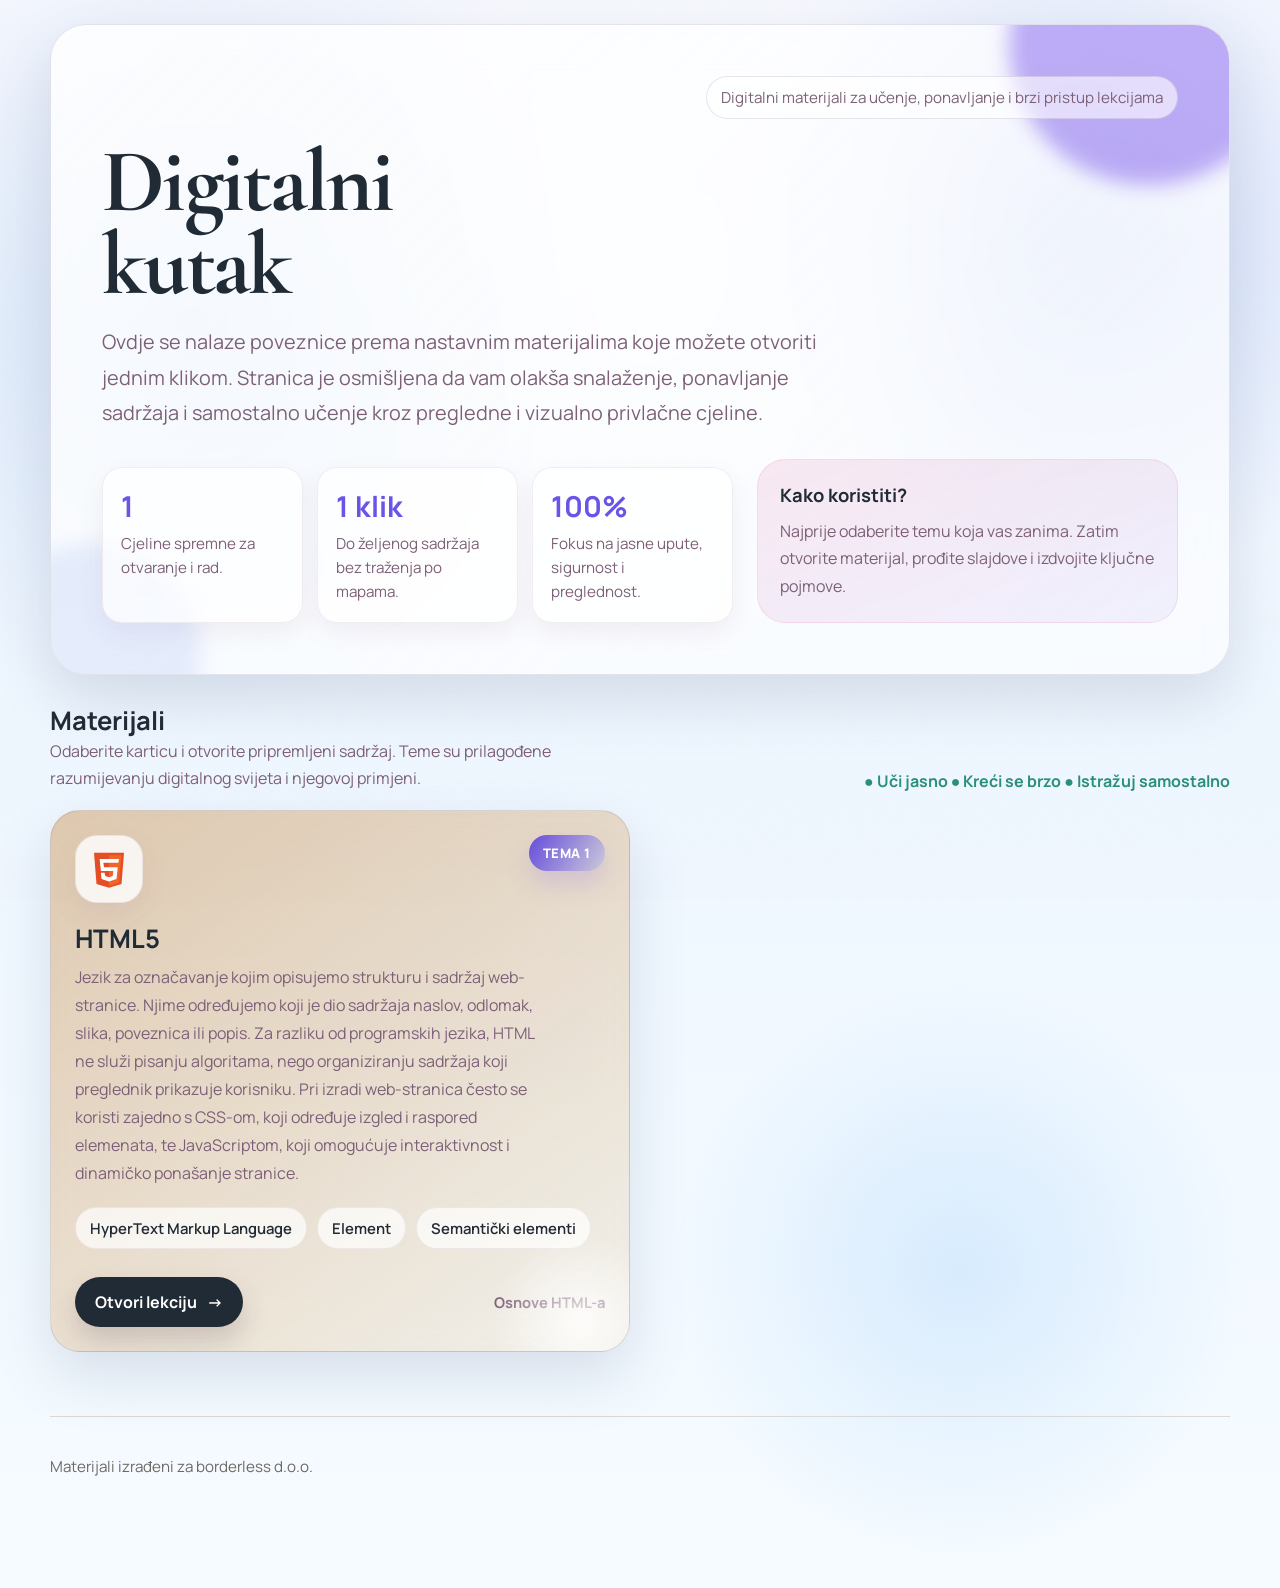
==== index.html @ 57b5f4f6 "Add files via upload" ====
<!DOCTYPE html>
<html lang="hr">

<head>
  <meta charset="UTF-8" />
  <meta name="viewport" content="width=device-width, initial-scale=1.0" />
  <title>Digitalni kutak</title>
  <link rel="preconnect" href="https://fonts.googleapis.com">
  <link rel="preconnect" href="https://fonts.gstatic.com" crossorigin>
  <link
    href="https://fonts.googleapis.com/css2?family=Cormorant+Garamond:wght@500;600;700&family=Manrope:wght@400;500;600;700;800&display=swap"
    rel="stylesheet">

  <link rel="stylesheet" href="extra.css">
  <style>
    :root {
      --bg: #f8f8ff;
      --surface: rgba(255, 255, 255, 0.72);
      --surface-strong: rgba(255, 255, 255, 0.9);
      --text: #202b36;
      --muted: #7d6078;
      --line: rgba(57, 43, 89, 0.12);
      --primary: #482de1d0;
      --primary-2: #9eaef55b;
      --accent: #ffbf69;
      --success: #2a8f7b;
      --shadow: 0 24px 60px rgba(66, 80, 117, 0.16);
      --radius-xl: 30px;
      --radius-lg: 22px;
      --radius-md: 16px;
      --space: clamp(16px, 2vw, 24px);
    }

    * {
      box-sizing: border-box;
    }

    html {
      scroll-behavior: smooth;
    }

    body {
      margin: 0;
      min-height: 100vh;
      font-family: 'Manrope', sans-serif;
      color: var(--text);
      background:
        radial-gradient(circle at 15% 20%, rgba(79, 141, 217, 0.18), transparent 24%),
        radial-gradient(circle at 85% 15%, rgba(75, 120, 232, 0.2), transparent 20%),
        radial-gradient(circle at 75% 80%, rgba(90, 170, 245, 0.18), transparent 18%),
        linear-gradient(180deg, #f7f9ff 0%, #eff7ff 45%, #f5fbff 100%);
      overflow-x: hidden;
    }

    .grain,
    .glow {
      position: fixed;
      inset: 0;
      pointer-events: none;
      z-index: 0;
    }

    .grain {
      opacity: 0.08;
      background-image: url("data:image/svg+xml,%3Csvg xmlns='http://www.w3.org/2000/svg' width='180' height='180' viewBox='0 0 180 180'%3E%3Cfilter id='n'%3E%3CfeTurbulence type='fractalNoise' baseFrequency='0.8' numOctaves='2' stitchTiles='stitch'/%3E%3C/filter%3E%3Crect width='180' height='180' filter='url(%23n)' opacity='0.45'/%3E%3C/svg%3E");
    }

    .glow {
      background: radial-gradient(circle at 50% 30%, rgba(255, 255, 255, 0.45), transparent 45%);
    }

    .page {
      position: relative;
      z-index: 1;
      width: min(1180px, calc(100% - 32px));
      margin: 0 auto;
      padding: 24px 0 48px;
    }

    .hero {
      position: relative;
      overflow: hidden;
      padding: clamp(28px, 4vw, 52px);
      border: 1px solid var(--line);
      border-radius: 36px;
      background: linear-gradient(135deg, rgba(255, 255, 255, 0.82), rgba(255, 255, 255, 0.58));
      backdrop-filter: blur(18px);
      box-shadow: var(--shadow);
      isolation: isolate;
    }

    .hero::before,
    .hero::after {
      content: "";
      position: absolute;
      border-radius: 50%;
      filter: blur(10px);
      z-index: -1;
    }

    .hero::before {
      width: 280px;
      height: 280px;
      top: -120px;
      right: -60px;
      background: rgba(64, 10, 226, 0.326);
    }

    .hero::after {
      width: 220px;
      height: 220px;
      left: -70px;
      bottom: -90px;
      background: rgba(107, 147, 232, 0.15);
    }

    .hero-top {
      display: flex;
      justify-content: space-between;
      gap: 16px;
      align-items: center;
      flex-wrap: wrap;
      margin-bottom: 22px;
    }

    .badge {
      display: inline-flex;
      align-items: center;
      gap: 10px;
      padding: 10px 16px;
      border-radius: 999px;
      background: rgba(255, 255, 255, 0.84);
      border: 1px solid rgba(217, 79, 145, 0.16);
      color: var(--primary);
      font-weight: 800;
      letter-spacing: 0.04em;
      text-transform: uppercase;
      font-size: 0.82rem;
    }

    .theme-note {
      display: inline-flex;
      align-items: center;
      gap: 10px;
      color: var(--muted);
      font-size: 0.95rem;
      padding: 10px 14px;
      border-radius: 999px;
      background: rgba(255, 255, 255, 0.6);
      border: 1px solid var(--line);
    }

    h1 {
      margin: 0;
      max-width: 11ch;
      font-family: 'Cormorant Garamond', serif;
      font-size: clamp(3rem, 7vw, 5.8rem);
      line-height: 0.92;
      letter-spacing: -0.03em;
    }

    .lead {
      margin: 18px 0 0;
      max-width: 62ch;
      color: var(--muted);
      font-size: clamp(1.05rem, 1.8vw, 1.24rem);
      line-height: 1.8;
    }

    .hero-grid {
      display: grid;
      grid-template-columns: 1.2fr 0.8fr;
      gap: 24px;
      align-items: end;
      margin-top: 28px;
    }

    .stats {
      display: grid;
      grid-template-columns: repeat(3, minmax(0, 1fr));
      gap: 14px;
    }

    .stat {
      padding: 18px;
      border-radius: 20px;
      background: rgba(255, 255, 255, 0.72);
      border: 1px solid rgba(89, 43, 82, 0.08);
      box-shadow: 0 10px 24px rgba(117, 66, 113, 0.08);
    }

    .stat strong {
      display: block;
      font-size: 1.8rem;
      margin-bottom: 6px;
      color: var(--primary);
    }

    .stat span {
      color: var(--muted);
      font-size: 0.95rem;
      line-height: 1.5;
    }

    .mini-card {
      align-self: stretch;
      padding: 22px;
      border-radius: 28px;
      background: linear-gradient(160deg, rgba(217, 79, 145, 0.12), rgba(143, 107, 232, 0.08));
      border: 1px solid rgba(217, 79, 145, 0.12);
    }

    .mini-card h2 {
      margin: 0 0 10px;
      font-size: 1.15rem;
    }

    .mini-card p {
      margin: 0;
      color: var(--muted);
      line-height: 1.7;
    }

    .section {
      margin-top: 28px;
    }

    .section-head {
      display: flex;
      align-items: end;
      justify-content: space-between;
      gap: 16px;
      margin-bottom: 18px;
      flex-wrap: wrap;
    }

    .section-head h2 {
      margin: 0;
      font-size: clamp(1.5rem, 2vw, 2rem);
    }

    .section-head p {
      margin: 0;
      color: var(--muted);
      max-width: 58ch;
      line-height: 1.7;
    }

    .cards {
      display: grid;
      grid-template-columns: repeat(2, minmax(0, 1fr));
      gap: 20px;
    }

    .card {
      position: relative;
      overflow: hidden;
      display: flex;
      flex-direction: column;
      min-height: 320px;
      padding: 24px;
      border-radius: var(--radius-xl);
      border: 1px solid var(--line);
      background: var(--surface-strong);
      backdrop-filter: blur(16px);
      box-shadow: var(--shadow);
      text-decoration: none;
      color: inherit;
      transition: transform 180ms ease, box-shadow 180ms ease, border-color 180ms ease;
    }

    .card:hover,
    .card:focus-visible {
      transform: translateY(-5px);
      box-shadow: 0 28px 60px rgba(117, 66, 113, 0.2);
      border-color: rgba(217, 79, 145, 0.28);
    }

    .card::before {
      content: "";
      position: absolute;
      inset: auto -40px -60px auto;
      width: 180px;
      height: 180px;
      border-radius: 50%;
      background: radial-gradient(circle, rgba(255, 255, 255, 0.9), transparent 68%);
      opacity: 0.9;
    }

    .card--blue {
      background: linear-gradient(145deg, rgba(255, 255, 255, 0.92), rgba(228, 245, 255, 0.92));
    }

    .card--pink {
      background: linear-gradient(145deg, rgba(255, 255, 255, 0.92), rgba(255, 233, 245, 0.95));
    }

    .card--blue-dark {
      background: linear-gradient(145deg, rgba(255, 255, 255, 0.92), rgba(0, 158, 249, 0.35));

      &::before {
        opacity: 0.5;
      }
    }

    .card--red-dark {
      background: linear-gradient(145deg, rgba(191, 33, 27, 0.35), rgba(226, 65, 51, 0.15));
    }

    .card--orange {
      background: linear-gradient(145deg, rgba(191, 114, 27, 0.35), rgba(226, 159, 51, 0.1));
    }

    .card--yellow {
      background: linear-gradient(145deg, rgba(255, 255, 255, 0.92), rgba(243, 181, 60, .25));
    }

    .card--green {
      background: linear-gradient(145deg, rgba(255, 255, 255, 0.92), rgba(62, 139, 135, 0.25));
    }

    .card-top {
      display: flex;
      justify-content: space-between;
      align-items: flex-start;
      gap: 16px;
    }

    .icon-wrap {
      width: 68px;
      height: 68px;
      border-radius: 22px;
      display: grid;
      place-items: center;
      background: rgba(255, 255, 255, 0.78);
      border: 1px solid rgba(89, 43, 82, 0.08);
      box-shadow: 0 12px 28px rgba(117, 66, 113, 0.08);
      flex-shrink: 0;
    }

    .tag {
      padding: 9px 14px;
      border-radius: 999px;
      font-size: 0.82rem;
      font-weight: 800;
      letter-spacing: 0.04em;
      text-transform: uppercase;
      color: white;
      background: linear-gradient(120deg, var(--primary), var(--primary-2));
      box-shadow: 0 12px 24px rgba(143, 107, 232, 0.22);
    }

    .card h3 {
      margin: 22px 0 10px;
      font-size: clamp(1.55rem, 2vw, 2rem);
      line-height: 1.08;
    }

    .card p {
      margin: 0;
      color: var(--muted);
      line-height: 1.75;
      max-width: 46ch;
    }

    .highlights {
      display: flex;
      flex-wrap: wrap;
      gap: 10px;
      margin-top: 20px;
    }

    .chip {
      padding: 10px 14px;
      border-radius: 999px;
      background: rgba(255, 255, 255, 0.7);
      border: 1px solid rgba(89, 43, 82, 0.08);
      color: var(--text);
      font-weight: 600;
      font-size: 0.93rem;
    }

    .cta-row {
      display: flex;
      align-items: center;
      justify-content: space-between;
      gap: 16px;
      margin-top: auto;
      padding-top: 28px;
    }

    .cta {
      display: inline-flex;
      align-items: center;
      gap: 10px;
      padding: 14px 20px;
      border-radius: 999px;
      background: var(--text);
      color: #fff;
      font-weight: 700;
      text-decoration: none;
      box-shadow: 0 14px 28px rgba(54, 32, 51, 0.18);
    }

    .meta {
      color: var(--muted);
      font-size: 0.92rem;
      font-weight: 700;
    }

    .notes {
      display: grid;
      grid-template-columns: 1fr 1fr;
      gap: 20px;
      margin-top: 20px;
    }

    .note {
      padding: 22px;
      border-radius: 24px;
      background: rgba(255, 255, 255, 0.76);
      border: 1px solid var(--line);
    }

    .note h3 {
      margin: 0 0 10px;
      font-size: 1.08rem;
    }

    .note p,
    .note li {
      color: var(--muted);
      line-height: 1.7;
    }

    .note ul {
      margin: 0;
      padding-left: 18px;
    }

    footer {
      margin-top: 24px;
      padding: 18px 4px 4px;
      color: var(--muted);
      text-align: center;
      font-size: 0.95rem;
    }

    .sparkles {
      display: inline-flex;
      align-items: center;
      gap: 8px;
      font-weight: 700;
      color: var(--success);
    }

    .skip-link {
      position: absolute;
      left: 12px;
      top: -48px;
      background: #fff;
      color: var(--text);
      padding: 10px 14px;
      border-radius: 12px;
      z-index: 10;
    }

    .skip-link:focus {
      top: 12px;
    }

    @media (max-width: 900px) {

      .hero-grid,
      .cards,
      .notes {
        grid-template-columns: 1fr;
      }

      .stats {
        grid-template-columns: 1fr;
      }

      h1 {
        max-width: 100%;
      }
    }

    @media (max-width: 640px) {
      .page {
        width: min(100% - 18px, 1180px);
        padding-top: 12px;
      }

      .hero,
      .card,
      .note {
        border-radius: 24px;
      }

      .hero-top,
      .section-head,
      .cta-row,
      .card-top {
        align-items: flex-start;
      }

      .cta-row {
        flex-direction: column;
        align-items: stretch;
      }

      .cta {
        justify-content: center;
      }
    }

    @media (prefers-reduced-motion: reduce) {
      html {
        scroll-behavior: auto;
      }

      *,
      *::before,
      *::after {
        animation: none !important;
        transition: none !important;
      }
    }
  </style>
</head>

<body>
  <a class="skip-link" href="#sadrzaj">Preskoči na sadržaj</a>
  <div class="grain"></div>
  <div class="glow"></div>

  <main class="page" id="sadrzaj">
    <section class="hero" aria-labelledby="naslov-stranice">
      <div class="hero-top">
        <div>

        </div>
        <div class="theme-note">Digitalni materijali za učenje, ponavljanje i brzi pristup lekcijama</div>
      </div>

      <h1 id="naslov-stranice">Digitalni kutak</h1>
      <p class="lead">
        Ovdje se nalaze poveznice prema nastavnim materijalima koje možete otvoriti jednim klikom.
        Stranica je osmišljena da vam olakša snalaženje, ponavljanje sadržaja i samostalno učenje kroz pregledne i
        vizualno privlačne cjeline.
      </p>

      <div class="hero-grid">
        <div class="stats" aria-label="Brzi pregled materijala">
          <div class="stat">
            <strong>1</strong>
            <span>Cjeline spremne za otvaranje i rad.</span>
          </div>
          <div class="stat">
            <strong>1 klik</strong>
            <span>Do željenog sadržaja bez traženja po mapama.</span>
          </div>
          <div class="stat">
            <strong>100%</strong>
            <span>Fokus na jasne upute, sigurnost i preglednost.</span>
          </div>
        </div>

        <aside class="mini-card" aria-label="Napomena za učenike">
          <h2>Kako koristiti?</h2>
          <p>
            Najprije odaberite temu koja vas zanima. Zatim otvorite materijal, prođite slajdove i izdvojite ključne
            pojmove.
          </p>
        </aside>
      </div>
    </section>

    <section class="section" aria-labelledby="materijali">
      <div class="section-head">
        <div>
          <h2 id="materijali">Materijali</h2>
          <p>Odaberite karticu i otvorite pripremljeni sadržaj. Teme su prilagođene razumijevanju digitalnog svijeta i
            njegovoj primjeni.</p>
        </div>
        <div class="sparkles">● Uči jasno ● Kreći se brzo ● Istražuj samostalno</div>
      </div>

      <div class="cards">
        <a class="card card--orange" href="./html5.html" target="_blank" rel="noopener noreferrer"
          aria-label="Otvori materijal Sklopovlje računala">
          <div class="card-top">
            <div class="icon-wrap" aria-hidden="true">
              <svg viewBox="0 0 32 32" width="40" fill="none" xmlns="http://www.w3.org/2000/svg">
                <g id="SVGRepo_bgCarrier" stroke-width="0"></g>
                <g id="SVGRepo_tracerCarrier" stroke-linecap="round" stroke-linejoin="round"></g>
                <g id="SVGRepo_iconCarrier">
                  <path d="M6 28L4 3H28L26 28L16 31L6 28Z" fill="#E44D26"></path>
                  <path d="M26 5H16V29.5L24 27L26 5Z" fill="#F16529"></path>
                  <path
                    d="M9.5 17.5L8.5 8H24L23.5 11H11.5L12 14.5H23L22 24L16 26L10 24L9.5 19H12.5L13 21.5L16 22.5L19 21.5L19.5 17.5H9.5Z"
                    fill="white"></path>
                </g>
              </svg>
            </div>
            <span class="tag">Tema 1</span>
          </div>

          <h3>HTML5</h3>
          <p>
            Jezik za označavanje kojim opisujemo strukturu i sadržaj web-stranice.
            Njime određujemo koji je dio sadržaja naslov, odlomak, slika, poveznica ili popis. Za razliku od programskih
            jezika, HTML ne služi pisanju algoritama, nego organiziranju sadržaja koji preglednik prikazuje korisniku.
            Pri izradi web-stranica često se koristi zajedno s CSS-om, koji određuje izgled i raspored elemenata, te
            JavaScriptom, koji omogućuje interaktivnost i dinamičko ponašanje stranice.
          </p>

          <div class="highlights" aria-label="Ključne teme">
            <span class="chip">HyperText Markup Language</span>
            <span class="chip">Element</span>
            <span class="chip">Semantički elementi</span>
          </div>

          <div class="cta-row">
            <span class="cta">Otvori lekciju <span aria-hidden="true">→</span></span>
            <span class="meta">Osnove HTML-a</span>
          </div>
        </a>

        <!-- <a class="card card--red-dark" href="./maticna-procesor.html" target="_blank" rel="noopener noreferrer"
          aria-label="Otvori materijal Internetski pretraživači i društvene mreže u poslovanju">
          <div class="card-top">
            <div class="icon-wrap" aria-hidden="true">
              <svg xmlns="http://www.w3.org/2000/svg" width="40px" xmlns:xlink="http://www.w3.org/1999/xlink"
                version="1.1" id="Layer_1" viewBox="0 0 512 512" enable-background="new 0 0 512 512"
                xml:space="preserve" fill="#000000">
                <g id="SVGRepo_bgCarrier" stroke-width="0"></g>
                <g id="SVGRepo_tracerCarrier" stroke-linecap="round" stroke-linejoin="round"></g>
                <g id="SVGRepo_iconCarrier">
                  <g id="motherboard">
                    <g>
                      <rect y="58.672" fill="#4A89DC" width="512" height="426.656"></rect>
                    </g>
                    <g>
                      <path fill="#434A54"
                        d="M480,26.672c-5.875,0-10.656,4.766-10.656,10.656S474.125,48,480,48c5.906,0,10.672-4.781,10.672-10.672 S485.906,26.672,480,26.672z">
                      </path>
                      <path fill="#434A54"
                        d="M309.344,26.672H288c-5.875,0-10.656,4.766-10.656,10.656S282.125,48,288,48h21.344 C315.234,48,320,43.219,320,37.328S315.234,26.672,309.344,26.672z">
                      </path>
                      <path fill="#434A54"
                        d="M373.344,26.672H352c-5.875,0-10.656,4.766-10.656,10.656S346.125,48,352,48h21.344 C379.234,48,384,43.219,384,37.328S379.234,26.672,373.344,26.672z">
                      </path>
                      <path fill="#434A54"
                        d="M437.344,26.672h-21.328c-5.891,0-10.672,4.766-10.672,10.656S410.125,48,416.016,48h21.328 c5.891,0,10.672-4.781,10.672-10.672S443.234,26.672,437.344,26.672z">
                      </path>
                    </g>
                    <g>
                      <rect y="37.328" fill="#5D9CEC" width="512" height="426.672"></rect>
                    </g>
                    <rect x="53.344" y="90.672" fill="#656D78" width="42.656" height="42.656"></rect>
                    <path fill="#434A54" d="M42.672,80v64h64V80H42.672z M85.344,122.672H64v-21.344h21.344V122.672z">
                    </path>
                    <path fill="#E6E9ED"
                      d="M85.344,410.672c-13.281,0-22.281-4.875-27.516-14.906c-4.344-8.281-4.484-17.062-4.484-17.156v-31.938H224 v64H85.344z">
                    </path>
                    <path fill="#CACFD7"
                      d="M42.672,336v42.672c0,0,0,42.656,42.672,42.656c42.656,0,149.328,0,149.328,0V336H42.672z M213.344,400 h-128c-11.469,0-15.453-4.422-17.844-8.75c-2.688-4.891-3.422-10.797-3.5-12.766v-21.156h149.344V400z">
                    </path>
                    <g>
                      <path fill="#434A54"
                        d="M53.344,165.328c-5.891,0-10.672,4.781-10.672,10.672v128l0,0c0,5.891,4.781,10.672,10.672,10.672 S64,309.891,64,304l0,0V176C64,170.109,59.234,165.328,53.344,165.328z">
                      </path>
                      <path fill="#434A54"
                        d="M96,165.328c-5.875,0-10.656,4.781-10.656,10.672v128l0,0c0,5.891,4.781,10.672,10.656,10.672 c5.906,0,10.672-4.781,10.672-10.672l0,0V176C106.672,170.109,101.906,165.328,96,165.328z">
                      </path>
                      <path fill="#434A54"
                        d="M224,165.328c-5.875,0-10.656,4.781-10.656,10.672v128l0,0c0,5.891,4.781,10.672,10.656,10.672 c5.906,0,10.672-4.781,10.672-10.672l0,0V176C234.672,170.109,229.906,165.328,224,165.328z">
                      </path>
                      <path fill="#434A54"
                        d="M181.344,165.328c-5.891,0-10.672,4.781-10.672,10.672v128l0,0c0,5.891,4.781,10.672,10.672,10.672 S192,309.891,192,304l0,0V176C192,170.109,187.234,165.328,181.344,165.328z">
                      </path>
                    </g>
                    <g>
                      <path fill="#434A54"
                        d="M458.672,400L458.672,400h-192l0,0c-5.891,0-10.672,4.781-10.672,10.672s4.781,10.656,10.672,10.656l0,0 h192l0,0c5.891,0,10.672-4.766,10.672-10.656S464.562,400,458.672,400z">
                      </path>
                      <path fill="#434A54"
                        d="M266.672,378.672L266.672,378.672h192l0,0c5.891,0,10.672-4.781,10.672-10.672 s-4.781-10.672-10.672-10.672l0,0h-192l0,0c-5.891,0-10.672,4.781-10.672,10.672S260.781,378.672,266.672,378.672z">
                      </path>
                    </g>
                    <g>
                      <path fill="#434A54"
                        d="M458.672,122.672L458.672,122.672h-192l0,0c-5.891,0-10.672,4.766-10.672,10.656S260.781,144,266.672,144 l0,0h192l0,0c5.891,0,10.672-4.781,10.672-10.672S464.562,122.672,458.672,122.672z">
                      </path>
                      <path fill="#434A54"
                        d="M266.672,101.328L266.672,101.328h192l0,0c5.891,0,10.672-4.766,10.672-10.656S464.562,80,458.672,80l0,0 h-192l0,0C260.781,80,256,84.781,256,90.672S260.781,101.328,266.672,101.328z">
                      </path>
                    </g>
                    <rect x="458.672" y="176" fill="#E6E9ED" width="42.672" height="149.328"></rect>
                    <path fill="#CACFD7"
                      d="M448,165.328V336h64V165.328H448z M490.672,314.672h-21.328v-128h21.328V314.672z"></path>
                    <path fill="#CACFD7"
                      d="M490.672,208c0,5.891-4.766,10.672-10.672,10.672c-5.875,0-10.656-4.781-10.656-10.672 s4.781-10.672,10.656-10.672C485.906,197.328,490.672,202.109,490.672,208z">
                    </path>
                    <path fill="#CACFD7"
                      d="M490.672,250.672c0,5.891-4.766,10.656-10.672,10.656c-5.875,0-10.656-4.766-10.656-10.656 S474.125,240,480,240C485.906,240,490.672,244.781,490.672,250.672z">
                    </path>
                    <path fill="#CACFD7"
                      d="M490.672,293.328c0,5.891-4.766,10.672-10.672,10.672c-5.875,0-10.656-4.781-10.656-10.672 s4.781-10.656,10.656-10.656C485.906,282.672,490.672,287.438,490.672,293.328z">
                    </path>
                    <path fill="#4A89DC"
                      d="M149.344,90.672c0,5.891-4.781,10.656-10.672,10.656S128,96.562,128,90.672S132.781,80,138.672,80 S149.344,84.781,149.344,90.672z">
                    </path>
                    <path fill="#4A89DC"
                      d="M192,133.328c0,5.891-4.766,10.672-10.656,10.672s-10.672-4.781-10.672-10.672s4.781-10.656,10.672-10.656 S192,127.438,192,133.328z">
                    </path>
                    <path fill="#4A89DC"
                      d="M170.672,112c0,5.891-4.766,10.672-10.672,10.672c-5.875,0-10.656-4.781-10.656-10.672 s4.781-10.672,10.656-10.672C165.906,101.328,170.672,106.109,170.672,112z">
                    </path>
                    <path fill="#4A89DC"
                      d="M192,90.672c0,5.891-4.766,10.656-10.656,10.656s-10.672-4.766-10.672-10.656S175.453,80,181.344,80 S192,84.781,192,90.672z">
                    </path>
                    <path fill="#4A89DC"
                      d="M149.344,133.328c0,5.891-4.781,10.672-10.672,10.672S128,139.219,128,133.328s4.781-10.656,10.672-10.656 S149.344,127.438,149.344,133.328z">
                    </path>
                    <path fill="#4A89DC"
                      d="M234.672,133.328c0,5.891-4.766,10.672-10.672,10.672c-5.875,0-10.656-4.781-10.656-10.672 s4.781-10.656,10.656-10.656C229.906,122.672,234.672,127.438,234.672,133.328z">
                    </path>
                    <path fill="#4A89DC"
                      d="M213.344,112c0,5.891-4.781,10.672-10.672,10.672S192,117.891,192,112s4.781-10.672,10.672-10.672 S213.344,106.109,213.344,112z">
                    </path>
                    <path fill="#4A89DC"
                      d="M234.672,90.672c0,5.891-4.766,10.656-10.672,10.656c-5.875,0-10.656-4.766-10.656-10.656 S218.125,80,224,80C229.906,80,234.672,84.781,234.672,90.672z">
                    </path>
                    <path fill="#CACFD7"
                      d="M181.344,368H96c-5.875,0-10.656,4.781-10.656,10.672S90.125,389.328,96,389.328h85.344 c5.891,0,10.656-4.766,10.656-10.656S187.234,368,181.344,368z">
                    </path>
                    <g>
                      <rect x="266.672" y="176" fill="#CACFD7" width="149.328" height="149.328"></rect>
                    </g>
                    <g>
                      <path fill="#4A89DC"
                        d="M138.672,208c-5.891,0-10.672,4.781-10.672,10.672v42.656c0,5.891,4.781,10.672,10.672,10.672 s10.672-4.781,10.672-10.672v-42.656C149.344,212.781,144.562,208,138.672,208z">
                      </path>
                      <path fill="#4A89DC"
                        d="M138.672,186.672c5.891,0,10.672-4.781,10.672-10.672s-4.781-10.672-10.672-10.672S128,170.109,128,176 S132.781,186.672,138.672,186.672z">
                      </path>
                      <path fill="#4A89DC"
                        d="M138.672,293.328c-5.891,0-10.672,4.781-10.672,10.672s4.781,10.672,10.672,10.672 s10.672-4.781,10.672-10.672S144.562,293.328,138.672,293.328z">
                      </path>
                    </g>
                    <path fill="#656D78"
                      d="M341.344,325.328c-41.172,0-74.672-33.484-74.672-74.656S300.172,176,341.344,176S416,209.5,416,250.672 S382.516,325.328,341.344,325.328z">
                    </path>
                    <path fill="#434A54"
                      d="M412.188,260.953l5.641-20.578c-0.578-0.156-14.234-3.859-30.688-5.75c-8.391-0.969-16-1.266-22.812-0.938 c9.859-9.859,23.625-19.703,34.391-25.844l-10.562-18.531c-0.516,0.297-12.797,7.328-25.781,17.625 c-6.625,5.266-12.219,10.438-16.812,15.5c0-4.516,0.297-9.516,0.906-14.875c1.656-14.766,5.078-27.422,5.156-27.75l0,0L341.344,177 l-10.297-2.812c-0.156,0.562-3.859,14.219-5.75,30.688c-0.953,8.391-1.266,16-0.938,22.797 c-9.859-9.844-19.703-23.625-25.844-34.375l-18.531,10.562c0.297,0.516,7.328,12.797,17.625,25.766 c5.266,6.625,10.438,12.234,15.5,16.812c-4.516,0.016-9.516-0.281-14.875-0.891c-14.875-1.688-27.625-5.141-27.75-5.172 l-2.812,10.297l2.828-10.297l-5.641,20.578c0.562,0.156,14.219,3.875,30.688,5.766c6.219,0.703,12.016,1.062,17.375,1.062 c1.859,0,3.672-0.047,5.422-0.125c-9.859,9.844-23.625,19.688-34.375,25.844l5.281,9.266l5.281,9.266 c0.516-0.297,12.797-7.328,25.766-17.641c6.625-5.25,12.234-10.422,16.812-15.484c0.016,4.516-0.281,9.5-0.891,14.875 c-1.688,14.859-5.125,27.609-5.172,27.734l20.578,5.641c0.156-0.578,3.875-14.234,5.766-30.688c0.953-8.391,1.266-16,0.938-22.812 c9.844,9.859,19.688,23.625,25.828,34.375l18.547-10.562c-0.297-0.516-7.328-12.797-17.641-25.766 c-5.25-6.625-10.422-12.219-15.484-16.812c4.516,0,9.5,0.297,14.875,0.906C399.328,257.469,412.062,260.922,412.188,260.953z">
                    </path>
                    <path fill="#CCD1D9"
                      d="M341.344,272C329.578,272,320,262.438,320,250.672s9.578-21.344,21.344-21.344s21.328,9.578,21.328,21.344 S353.109,272,341.344,272z">
                    </path>
                    <path fill="#E6E9ED"
                      d="M341.344,218.672c-17.672,0-32,14.328-32,32s14.328,32,32,32s32-14.328,32-32 S359.016,218.672,341.344,218.672z M341.344,261.328c-5.891,0-10.672-4.781-10.672-10.656c0-5.891,4.781-10.672,10.672-10.672 c5.875,0,10.656,4.781,10.656,10.672C352,256.547,347.219,261.328,341.344,261.328z">
                    </path>
                    <path fill="#434A54"
                      d="M341.344,165.328c-47.125,0-85.344,38.203-85.344,85.344C256,297.797,294.219,336,341.344,336 s85.328-38.203,85.328-85.328C426.672,203.531,388.469,165.328,341.344,165.328z M341.344,314.672c-35.297,0-64-28.719-64-64 c0-35.297,28.703-64,64-64c35.281,0,64,28.703,64,64C405.344,285.953,376.625,314.672,341.344,314.672z">
                    </path>
                  </g>
                </g>
              </svg>
            </div>
            <span class="tag">Tema 2</span>
          </div>

          <h3>Matična ploča i Procesor</h3>
          <p>
            Matična ploča povezuje glavne dijelove računala i omogućuje njihovu međusobnu komunikaciju. Procesor
            izvršava programske naredbe i obrađuje podatke, a njegove jezgre, predmemorija i radni takt utječu na način
            rada. Pri odabiru dijelova važno je provjeriti jesu li procesor, matična ploča i memorija kompatibilni.
            Pravilna ugradnja, hlađenje i zaštita od elektrostatičkog pražnjenja važni su za siguran rad računala.
          </p>

          <div class="highlights" aria-label="Ključne teme">
            <span class="chip">Tiskana pločica</span>
            <span class="chip">Utori</span>
            <span class="chip">Jezgre</span>
            <span class="chip">Dretve</span>
          </div>

          <div class="cta-row">
            <span class="cta">Otvori lekciju <span aria-hidden="true">→</span></span>
            <span class="meta">Uloga matične i procesora</span>
          </div>
        </a>

        <a class="card card--yellow" href="./ulazno-izlazne.html" target="_blank" rel="noopener noreferrer"
          aria-label="Otvori materijal Ulazno izlazne jedinice">
          <div class="card-top">
            <div class="icon-wrap" aria-hidden="true">
              <svg viewBox="0 0 1024 1024" width="50px" class="icon" version="1.1" xmlns="http://www.w3.org/2000/svg" fill="#000000">
                <g id="SVGRepo_bgCarrier" stroke-width="0"></g>
                <g id="SVGRepo_tracerCarrier" stroke-linecap="round" stroke-linejoin="round"></g>
                <g id="SVGRepo_iconCarrier">
                  <path
                    d="M225.1 251.9h592.7c14.2 0 25.8 11.5 25.8 25.8V690c0 14.2-11.5 25.8-25.8 25.8H225.1c-14.2 0-25.8-11.5-25.8-25.8V277.6c0-14.2 11.6-25.7 25.8-25.7z"
                    fill="#FFFFFF"></path>
                  <path
                    d="M817.9 741.5H225.1c-28.4 0-51.5-23.1-51.5-51.5V277.6c0-28.4 23.1-51.5 51.5-51.5h592.7c28.4 0 51.5 23.1 51.5 51.5V690c0.1 28.4-23 51.5-51.4 51.5zM225.1 277.6V690h592.7V277.6H225.1z"
                    fill="#2F2F33"></path>
                  <path
                    d="M379.7 544.1c-6 0-12.1-2.1-17-6.4-10.7-9.4-11.7-25.7-2.3-36.4l92.2-104.8c4.8-5.5 11.8-8.7 19.1-8.8 7.2 0.3 14.3 3 19.3 8.3l70.9 77.2L659.2 362c9.4-10.7 25.7-11.8 36.4-2.4s11.8 25.7 2.4 36.4L581.6 528.8c-4.8 5.5-11.8 8.7-19.1 8.8-7.1 0.1-14.3-2.9-19.3-8.3L472.3 452l-73.2 83.3c-5.1 5.8-12.2 8.8-19.4 8.8z"
                    fill="#333333"></path>
                  <path d="M225.1 638.4h592.7v51.5H225.1z" fill="#F4CE26"></path>
                  <path d="M212.2 586.9h631.4v51.5H212.2z" fill="#303033"></path>
                  <path
                    d="M276.7 780.2h476.8c14.2 0 25.8 11.5 25.8 25.8 0 14.2-11.5 25.8-25.8 25.8H276.7c-14.2 0-25.8-11.5-25.8-25.8s11.5-25.8 25.8-25.8z"
                    fill="#2F2F33"></path>
                  <path d="M748.9 831.7H289.1L349.9 690h358.6l40.4 141.7z m-381.6-51.5h313.3l-11-38.7H383.8l-16.5 38.7z"
                    fill="#2F2F33"></path>
                </g>
              </svg>
            </div>
            <span class="tag">Tema 3</span>
          </div>

          <h3>Ulazno izlazne jedinice</h3>
          <p>
            Ulazne jedinice, poput tipkovnice, miša i mikrofona, omogućuju unos podataka u računalo, dok izlazne
            jedinice, poput monitora, pisača i zvučnika, prikazuju ili prenose rezultate obrade.
            Monitori se razlikuju prema dijagonali, rezoluciji, gustoći piksela, dubini boje, vremenu odziva,
            frekvenciji osvježavanja i svjetlini.
          </p>

          <div class="highlights" aria-label="Ključne teme">
            <span class="chip">Slika</span>
            <span class="chip">Zvuk</span>
            <span class="chip">Snezor</span>
            <span class="chip">Monitor</span>
          </div>

          <div class="cta-row">
            <span class="cta">Otvori lekciju <span aria-hidden="true">→</span></span>
            <span class="meta">Komunikacija sa računalom</span>
          </div>
        </a> -->

        <!-- <a class="card card--yellow" href="./vrste-komunikacije.html" target="_blank" rel="noopener noreferrer"
          aria-label="Otvori materijal Vrste elektroničke komunikacije">
          <div class="card-top">
            <div class="icon-wrap" aria-hidden="true">
              <svg fill="rgba(243, 181, 60, .55)" width="34px" height="34px" viewBox="0 0 64 64" version="1.1"
                xml:space="preserve" xmlns="http://www.w3.org/2000/svg" xmlns:xlink="http://www.w3.org/1999/xlink"
                stroke="rgba(243, 181, 60, .55)" stroke-width="1.92">
                <g id="SVGRepo_bgCarrier" stroke-width="0"></g>
                <g id="SVGRepo_tracerCarrier" stroke-linecap="round" stroke-linejoin="round"></g>
                <g id="SVGRepo_iconCarrier">
                  <g id="smart_lamp"></g>
                  <g id="e-wallet"></g>
                  <g id="virtual_reality"></g>
                  <g id="payment"></g>
                  <g id="cloud_storage"></g>
                  <g id="security_camera"></g>
                  <g id="smart_home"></g>
                  <g id="connection"></g>
                  <g id="game"></g>
                  <g id="drone"></g>
                  <g id="smart_car"></g>
                  <g id="camera"></g>
                  <g id="online_business"></g>
                  <g id="smartwatch"></g>
                  <g id="online_shopping"></g>
                  <g id="smart_Television"></g>
                  <g id="security"></g>
                  <g id="communication">
                    <g>
                      <path
                        d="M35,30c2.2,0,4-1.8,4-4s-1.8-4-4-4c-2.2,0-4,1.8-4,4S32.8,30,35,30z M35,24c1.1,0,2,0.9,2,2s-0.9,2-2,2s-2-0.9-2-2 S33.9,24,35,24z">
                      </path>
                      <path
                        d="M24,30c2.2,0,4-1.8,4-4s-1.8-4-4-4s-4,1.8-4,4S21.8,30,24,30z M24,24c1.1,0,2,0.9,2,2s-0.9,2-2,2s-2-0.9-2-2 S22.9,24,24,24z">
                      </path>
                      <path
                        d="M13,22c-2.2,0-4,1.8-4,4s1.8,4,4,4s4-1.8,4-4S15.2,22,13,22z M13,28c-1.1,0-2-0.9-2-2s0.9-2,2-2s2,0.9,2,2S14.1,28,13,28z ">
                      </path>
                      <path
                        d="M60.3,9.1c-0.4-0.1-0.8,0-1.1,0.3l-8.5,10.2C50,20.5,48.8,21,47.7,21H45v-6c0-3.3-2.7-6-6-6H9c-3.3,0-6,2.7-6,6v39 c0,0.4,0.3,0.8,0.7,0.9C3.8,55,3.9,55,4,55c0.3,0,0.6-0.1,0.8-0.4l8.5-10.2c0.8-0.9,1.9-1.4,3.1-1.4H19v6c0,3.3,2.7,6,6,6h30 c3.3,0,6-2.7,6-6V10C61,9.6,60.7,9.2,60.3,9.1z M11.7,43.2L5,51.2V15c0-2.2,1.8-4,4-4h30c2.2,0,4,1.8,4,4v22c0,2.2-1.8,4-4,4H16.3 C14.6,41,12.9,41.8,11.7,43.2z M59,49c0,2.2-1.8,4-4,4H25c-2.2,0-4-1.8-4-4v-6h18c3.3,0,6-2.7,6-6V23h2.7c1.8,0,3.5-0.8,4.6-2.2 l6.7-8.1V49z">
                      </path>
                      <path
                        d="M47,38c0,2.2,1.8,4,4,4s4-1.8,4-4s-1.8-4-4-4S47,35.8,47,38z M53,38c0,1.1-0.9,2-2,2s-2-0.9-2-2s0.9-2,2-2S53,36.9,53,38z ">
                      </path>
                    </g>
                  </g>
                  <g id="remote_control"></g>
                  <g id="satelite_dish"></g>
                </g>
              </svg>
            </div>
            <span class="tag">Tema 4</span>
          </div>

          <h3>Vrste elektroničke komunikacije</h3>
          <p>
            Materijal sadrži primjere pomoću kojih učenici upoznaju e-poštu, chat aplikacije, videopozive i alate
            za timsku suradnju te razlikuju formalnu od neformalne komunikacije. Obrađuju se struktura poslovne
            e-poruke, pravila poslovnog bontona, primjeren jezik i profesionalan ton u komunikaciji s klijentima i
            suradnicima.
          </p>

          <div class="highlights" aria-label="Ključne teme">
            <span class="chip">Eketronička komunikacija</span>
            <span class="chip">Formalno / Neformalno</span>
            <span class="chip">Pravila pisanja</span>
            <span class="chip">Rizične poruke</span>
          </div>

          <div class="cta-row">
            <span class="cta">Otvori lekciju <span aria-hidden="true">→</span></span>
            <span class="meta">Komunikacija sa klijentima</span>
          </div>
        </a>

        <a class="card card--red-dark" href="./posta.html" target="_blank" rel="noopener noreferrer"
          aria-label="Otvori materijal Programi za oblikovanje i obradu teksta – MS Word">
          <div class="card-top">
            <div class="icon-wrap" aria-hidden="true">
              <svg viewBox="0 0 24 24" fill="none" width="34px" xmlns="http://www.w3.org/2000/svg">
                <g id="SVGRepo_bgCarrier" stroke-width="0"></g>
                <g id="SVGRepo_tracerCarrier" stroke-linecap="round" stroke-linejoin="round"></g>
                <g id="SVGRepo_iconCarrier">
                  <path d="M4 7.00005L10.2 11.65C11.2667 12.45 12.7333 12.45 13.8 11.65L20 7" stroke="#bf211b"
                    stroke-width="2" stroke-linecap="round" stroke-linejoin="round"></path>
                  <rect x="3" y="5" width="18" height="14" rx="2" stroke="#bf211b" stroke-width="2"
                    stroke-linecap="round"></rect>
                </g>
              </svg>
            </div>
            <span class="tag">Tema 5</span>
          </div>

          <h3>Elektronička pošta u poslovanju</h3>
          <p>
            Materijal uvodi učenike u poslovnu uporabu elektroničke pošte u programu Gmail te objašnjava kako otvoriti,
            konfigurirati i sigurno koristiti e-mail račun. Kroz praktične primjere učenici uče postaviti dvofaktorsku
            autentifikaciju, organizirati dolaznu poštu pomoću oznaka i filtara, sigurno slati privitke i velike
            datoteke putem Google Drive poveznica te pisati jasne i profesionalne poslovne poruke.
          </p>

          <div class="highlights" aria-label="Ključne teme">
            <span class="chip">Račun i sigurnost</span>
            <span class="chip">Oznake, filtri, pretraživanje</span>
            <span class="chip">Poslovni odgovor</span>
            <span class="chip">Automatizacija</span>
          </div>

          <div class="cta-row">
            <span class="cta">Otvori lekciju <span aria-hidden="true">→</span></span>
            <span class="meta">Osnove rada sa Gmailom</span>
          </div>
        </a>

        <a class="card card--green" href="./excel.html" target="_blank" rel="noopener noreferrer"
          aria-label="Otvori materijal Programi za oblikovanje i obradu teksta – MS Excel">
          <div class="card-top">
            <div class="icon-wrap" aria-hidden="true">
              <svg viewBox="0 0 32 32" xmlns="http://www.w3.org/2000/svg" xmlns:xlink="http://www.w3.org/1999/xlink"
                fill="#000000" width="34">
                <g id="SVGRepo_bgCarrier" stroke-width="0"></g>
                <g id="SVGRepo_tracerCarrier" stroke-linecap="round" stroke-linejoin="round"></g>
                <g id="SVGRepo_iconCarrier">
                  <defs>
                    <linearGradient id="a" x1="4.494" y1="-2092.086" x2="13.832" y2="-2075.914"
                      gradientTransform="translate(0 2100)" gradientUnits="userSpaceOnUse">
                      <stop offset="0" stop-color="#18884f"></stop>
                      <stop offset="0.5" stop-color="#117e43"></stop>
                      <stop offset="1" stop-color="#0b6631"></stop>
                    </linearGradient>
                  </defs>
                  <title>file_type_excel</title>
                  <path
                    d="M19.581,15.35,8.512,13.4V27.809A1.192,1.192,0,0,0,9.705,29h19.1A1.192,1.192,0,0,0,30,27.809h0V22.5Z"
                    style="fill:#185c37"></path>
                  <path d="M19.581,3H9.705A1.192,1.192,0,0,0,8.512,4.191h0V9.5L19.581,16l5.861,1.95L30,16V9.5Z"
                    style="fill:#21a366"></path>
                  <path d="M8.512,9.5H19.581V16H8.512Z" style="fill:#107c41"></path>
                  <path d="M16.434,8.2H8.512V24.45h7.922a1.2,1.2,0,0,0,1.194-1.191V9.391A1.2,1.2,0,0,0,16.434,8.2Z"
                    style="opacity:0.10000000149011612;isolation:isolate"></path>
                  <path d="M15.783,8.85H8.512V25.1h7.271a1.2,1.2,0,0,0,1.194-1.191V10.041A1.2,1.2,0,0,0,15.783,8.85Z"
                    style="opacity:0.20000000298023224;isolation:isolate"></path>
                  <path d="M15.783,8.85H8.512V23.8h7.271a1.2,1.2,0,0,0,1.194-1.191V10.041A1.2,1.2,0,0,0,15.783,8.85Z"
                    style="opacity:0.20000000298023224;isolation:isolate"></path>
                  <path d="M15.132,8.85H8.512V23.8h6.62a1.2,1.2,0,0,0,1.194-1.191V10.041A1.2,1.2,0,0,0,15.132,8.85Z"
                    style="opacity:0.20000000298023224;isolation:isolate"></path>
                  <path
                    d="M3.194,8.85H15.132a1.193,1.193,0,0,1,1.194,1.191V21.959a1.193,1.193,0,0,1-1.194,1.191H3.194A1.192,1.192,0,0,1,2,21.959V10.041A1.192,1.192,0,0,1,3.194,8.85Z"
                    style="fill:#117e43"></path>
                  <path
                    d="M5.7,19.873l2.511-3.884-2.3-3.862H7.758L9.013,14.6c.116.234.2.408.238.524h.017c.082-.188.169-.369.26-.546l1.342-2.447h1.7l-2.359,3.84,2.419,3.905H10.821l-1.45-2.711A2.355,2.355,0,0,1,9.2,16.8H9.176a1.688,1.688,0,0,1-.168.351L7.515,19.873Z"
                    style="fill:#fff"></path>
                  <path d="M28.806,3H19.581V9.5H30V4.191A1.192,1.192,0,0,0,28.806,3Z" style="fill:#33c481"></path>
                  <path d="M19.581,16H30v6.5H19.581Z" style="fill:#107c41"></path>
                </g>
              </svg>
            </div>
            <span class="tag">Tema 6</span>
          </div>

          <h3>Programi za izradu tabličnih proračuna – MS Excel </h3>
          <p>
            Materijal uvodi učenike u radno okruženje programa Microsoft Excel te objašnjava kako izraditi, urediti i
            oblikovati proračunske tablice. Kroz primjere uče se pokretanje programa, rad sa sučeljem, unos i uređivanje
            podataka, spremanje radnih knjiga te osnovno oblikovanje ćelija, redaka, stupaca, tablica, formula i
            grafikona.
          </p>

          <div class="highlights" aria-label="Ključne teme">
            <span class="chip">Sučelje i kartice</span>
            <span class="chip">Ćelije i formati</span>
            <span class="chip">Funkcije</span>
            <span class="chip">Grafikoni</span>
          </div>

          <div class="cta-row">
            <span class="cta">Otvori lekciju <span aria-hidden="true">→</span></span>
            <span class="meta">Osnove rada u MS Excelu</span>
          </div>
        </a> -->

      </div>
    </section>

    <!-- <section class="section" aria-labelledby="savjeti">
      <div class="section-head">
        <div>
          <h2 id="savjeti">Savjeti za rad</h2>
          <p>Kratke smjernice mogu pomoći da materijale iskoristite učinkovitije tijekom sata, kod kuće ili pri pripremi
            za provjeru znanja.</p>
        </div>
      </div>

      <div class="notes">
        <article class="note">
          <h3>Prije otvaranja lekcije</h3>
          <ul>
            <li>Pripremi bilježnicu ili digitalne bilješke.</li>
            <li>Pročitaj naslov i pokušaj predvidjeti što ćeš naučiti.</li>
            <li>Obrati pažnju na nove pojmove i primjere iz prakse.</li>
          </ul>
        </article>

        <article class="note">
          <h3>Nakon pregleda sadržaja</h3>
          <ul>
            <li>Zapiši tri najvažnije informacije koje si zapamtio.</li>
            <li>Poveži gradivo s radom u servisu, dućanu ili komunikacijom s klijentima.</li>
            <li>Vrati se na kartice kad trebaš brzo ponavljanje.</li>
          </ul>
        </article>
      </div>
    </section> -->

    <footer class="footer">
      <div class="container footer-box">
        <p>Materijali izrađeni za borderless d.o.o.
          <!-- <a href="https://ss-ban-jjelacic-zapresic.skole.hr/" target="_blank"
            class="ssbjj">SŠBJJ</a> -->
        </p>
        <script type="text/javascript" src="https://cdnjs.buymeacoffee.com/1.0.0/button.prod.min.js"
          data-name="bmc-button" data-slug="clockworks" data-color="#FFDD00" data-emoji="☕" data-font="Poppins"
          data-text="Buy me coffee" data-outline-color="#000000" data-font-color="#000000"
          data-coffee-color="#ffffff"></script>
      </div>
    </footer>
  </main>
</body>

</html>
---- extra.css ----
:root {
    --space-1: 0.25rem;
    --space-2: 0.5rem;
    --space-3: 0.75rem;
    --space-4: 1rem;
    --space-5: 1.25rem;
    --space-6: 1.5rem;
    --space-8: 2rem;
    --space-10: 2.5rem;
    --space-12: 3rem;
    --space-16: 4rem;
    --space-20: 5rem;
    --color-text-muted: #6e6a62;
    --color-divider: #dcd9d5;
    --ssbjj-primary: #ffe640;
    --ssbjj-secondary: #034ea2;
}

.flex {
    display: flex;
}

.flex-column {
    flex-direction: column;
}

.w-50 {
    width: 50%;
}

.w-75 {
    width: 75%;
}

.w-100 {
    width: 100%;
}

.mt-space-8 {
    margin-top: var(--space-8);
}

.mt-space-4 {
    margin-top: var(--space-4);
}

.mx-auto {
    margin-right: auto;
    margin-left: auto;
}

.primary {
    color: var(--primary);
}

.italic {
    font-style: italic;
}

.bold {
    font-weight: bold;
}


.align-self-center {
    align-self: center;
}

.fit-cover {
    object-fit: cover;
}

.footer {
    padding: var(--space-10) 0 var(--space-12);
    color: var(--color-text-muted);
}

.footer-box {
    border-top: 1px solid var(--color-divider);
    padding-top: var(--space-6);
    display: flex;
    justify-content: space-between;
    gap: var(--space-4);
    flex-wrap: wrap;
    align-items: center;
}

.ssbjj {
    position: relative;
    color: var(--ssbjj-secondary);
    text-decoration: none;
    transition: all 250ms ease-in-out;

    &::before {
        content: '';
        position: absolute;
        bottom: 0;
        left: 0;
        width: 0;
        height: 0;
        background-color: var(--ssbjj-secondary);
        transition: all 250ms ease-in-out;
    }
}

.ssbjj:hover {
    color: var(--ssbjj-primary);

    &::before {
        width: 100%;
        height: 1px;
        background-color: var(--ssbjj-primary);
    }
}

@media print {
    .no-print {
        display: none;
    }
}

.modalImage {
    border-radius: 5px;
    cursor: pointer;
    transition: 0.3s;

    &.contain-250 {
        display: block;
        object-fit: contain;
        max-width: 250px;
    }
}

.modalImage:hover {
    opacity: 0.75;
}

.modal {
    display: none;
    position: fixed;
    z-index: 999;
    padding-top: 100px;
    left: 0;
    top: 0;
    width: 100%;
    height: 100%;
    overflow: auto;
    background-color: rgb(255, 255, 255);
    background-color: rgba(255, 255, 255, 0.9);
}

.modal-content {
    margin: auto;
    display: block;
    width: 80%;
    max-width: 50vw;
}

#caption {
    margin: auto;
    display: block;
    width: 80%;
    max-width: 700px;
    text-align: center;
    color: var(--primary);
    padding: 10px 0;
    font-size: var(--space-6);
}

.modal-content,
#caption {
    -webkit-animation-name: zoom;
    -webkit-animation-duration: 0.6s;
    animation-name: zoom;
    animation-duration: 0.6s;
}

@-webkit-keyframes zoom {
    from {
        -webkit-transform: scale(0)
    }

    to {
        -webkit-transform: scale(1)
    }
}

@keyframes zoom {
    from {
        transform: scale(0)
    }

    to {
        transform: scale(1)
    }
}

.close {
    position: absolute;
    top: 15px;
    right: 35px;
    color: var(--primary);
    font-size: 40px;
    font-weight: bold;
    transition: 0.3s;
}

.close:hover,
.close:focus {
    color: var(--primary-2);
    text-decoration: none;
    cursor: pointer;
}

@media only screen and (max-width: 700px) {
    .modal-content {
        width: 100%;
    }
}
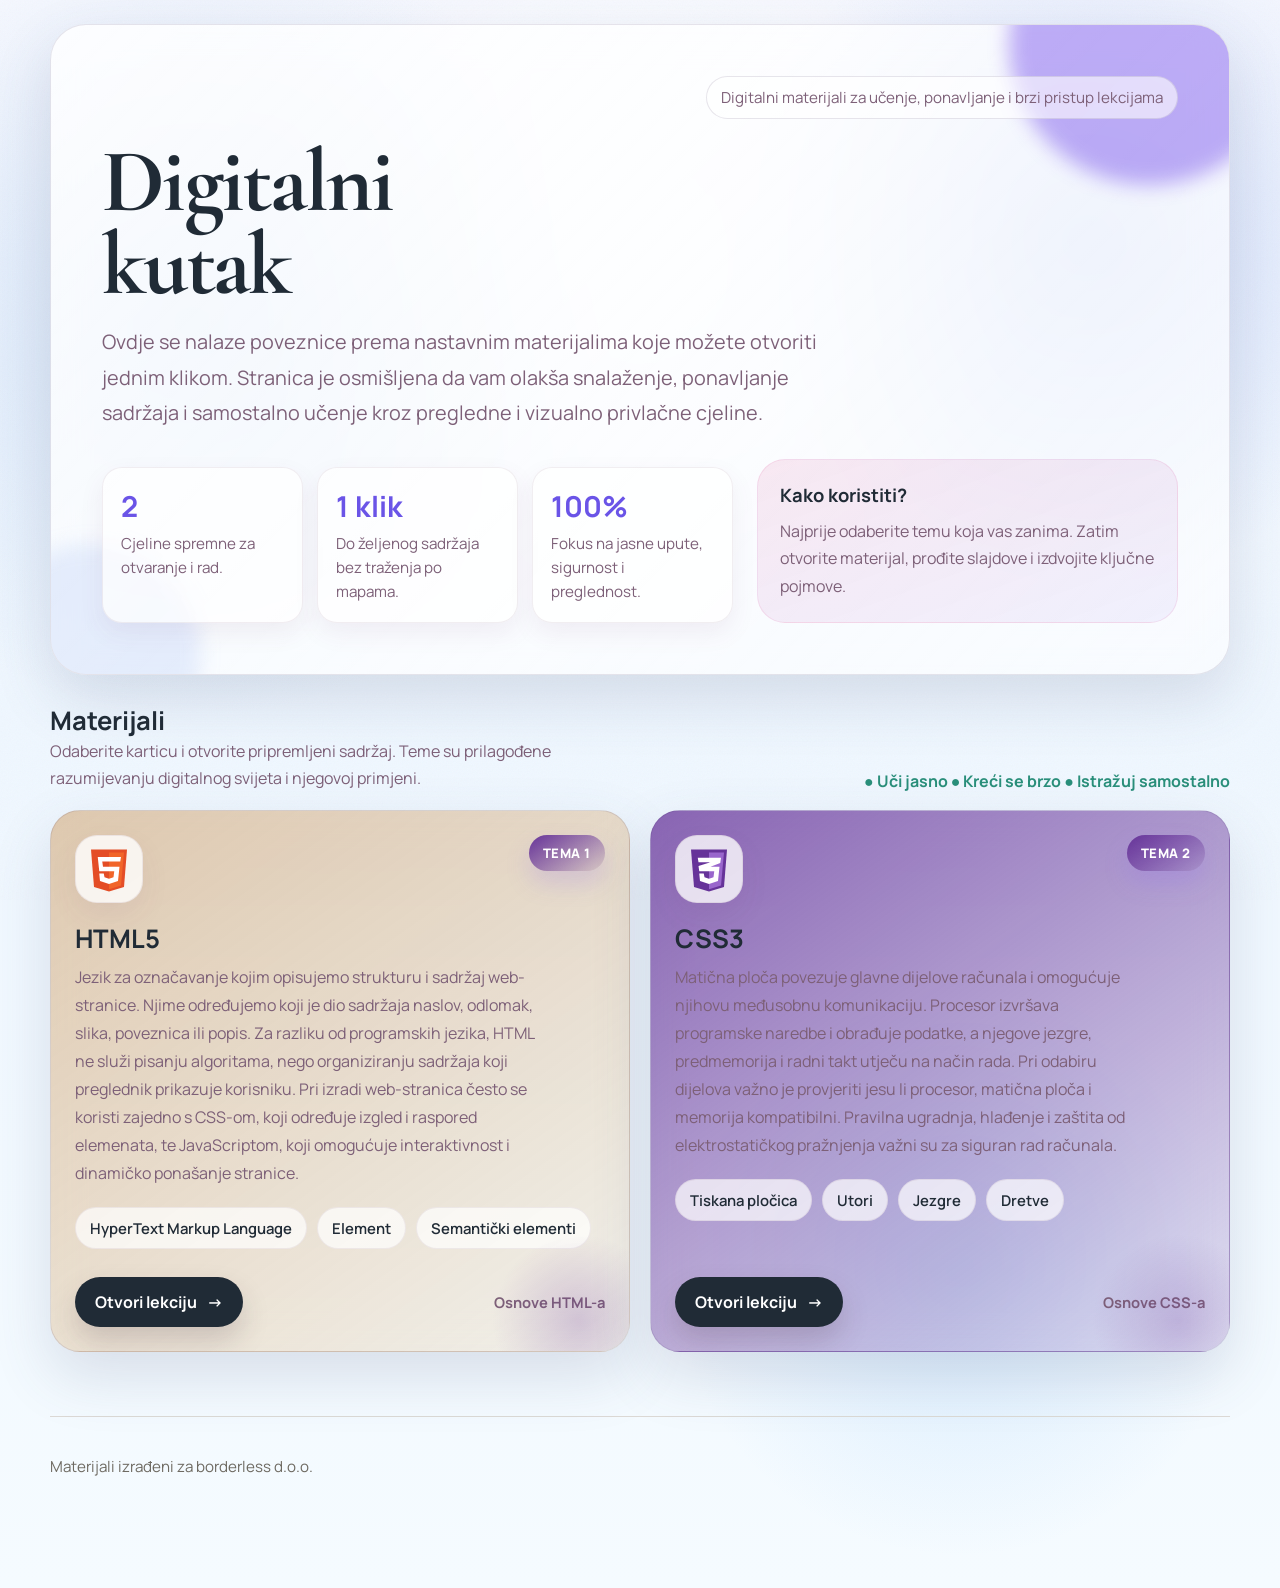
==== commit 0d73403c: "dorada datoteka i dodavanje segmenta za css" ====
--- a/index.html
+++ b/index.html
@@ -283,8 +283,12 @@
       width: 180px;
       height: 180px;
       border-radius: 50%;
-      background: radial-gradient(circle, rgba(255, 255, 255, 0.9), transparent 68%);
+      background: radial-gradient(circle, rgba(102, 51, 153, 0.25), transparent 68%);
       opacity: 0.9;
+    }
+
+    .card--rebeccapurple {
+      background: linear-gradient(145deg, rgba(102, 51, 153, 0.75), rgba(102, 51, 153, 0.12));
     }
 
     .card--blue {
@@ -346,7 +350,7 @@
       letter-spacing: 0.04em;
       text-transform: uppercase;
       color: white;
-      background: linear-gradient(120deg, var(--primary), var(--primary-2));
+      background: linear-gradient(145deg, rgba(102, 51, 153, 1), rgba(102, 51, 153, 0.10));
       box-shadow: 0 12px 24px rgba(143, 107, 232, 0.22);
     }
 
@@ -554,7 +558,7 @@
       <div class="hero-grid">
         <div class="stats" aria-label="Brzi pregled materijala">
           <div class="stat">
-            <strong>1</strong>
+            <strong>2</strong>
             <span>Cjeline spremne za otvaranje i rad.</span>
           </div>
           <div class="stat">
@@ -592,7 +596,7 @@
           aria-label="Otvori materijal Sklopovlje računala">
           <div class="card-top">
             <div class="icon-wrap" aria-hidden="true">
-              <svg viewBox="0 0 32 32" width="40" fill="none" xmlns="http://www.w3.org/2000/svg">
+              <svg viewBox="0 0 32 32" width="48" fill="none" xmlns="http://www.w3.org/2000/svg">
                 <g id="SVGRepo_bgCarrier" stroke-width="0"></g>
                 <g id="SVGRepo_tracerCarrier" stroke-linecap="round" stroke-linejoin="round"></g>
                 <g id="SVGRepo_iconCarrier">
@@ -628,152 +632,26 @@
           </div>
         </a>
 
-        <!-- <a class="card card--red-dark" href="./maticna-procesor.html" target="_blank" rel="noopener noreferrer"
-          aria-label="Otvori materijal Internetski pretraživači i društvene mreže u poslovanju">
+        <a class="card card--rebeccapurple" href="./css/css3.html" target="_blank" rel="noopener noreferrer"
+          aria-label="Otvori materijal CSS3 za početnike">
           <div class="card-top">
             <div class="icon-wrap" aria-hidden="true">
-              <svg xmlns="http://www.w3.org/2000/svg" width="40px" xmlns:xlink="http://www.w3.org/1999/xlink"
-                version="1.1" id="Layer_1" viewBox="0 0 512 512" enable-background="new 0 0 512 512"
-                xml:space="preserve" fill="#000000">
+              <svg viewBox="0 0 32 32" width="48" fill="none" xmlns="http://www.w3.org/2000/svg">
                 <g id="SVGRepo_bgCarrier" stroke-width="0"></g>
                 <g id="SVGRepo_tracerCarrier" stroke-linecap="round" stroke-linejoin="round"></g>
                 <g id="SVGRepo_iconCarrier">
-                  <g id="motherboard">
-                    <g>
-                      <rect y="58.672" fill="#4A89DC" width="512" height="426.656"></rect>
-                    </g>
-                    <g>
-                      <path fill="#434A54"
-                        d="M480,26.672c-5.875,0-10.656,4.766-10.656,10.656S474.125,48,480,48c5.906,0,10.672-4.781,10.672-10.672 S485.906,26.672,480,26.672z">
-                      </path>
-                      <path fill="#434A54"
-                        d="M309.344,26.672H288c-5.875,0-10.656,4.766-10.656,10.656S282.125,48,288,48h21.344 C315.234,48,320,43.219,320,37.328S315.234,26.672,309.344,26.672z">
-                      </path>
-                      <path fill="#434A54"
-                        d="M373.344,26.672H352c-5.875,0-10.656,4.766-10.656,10.656S346.125,48,352,48h21.344 C379.234,48,384,43.219,384,37.328S379.234,26.672,373.344,26.672z">
-                      </path>
-                      <path fill="#434A54"
-                        d="M437.344,26.672h-21.328c-5.891,0-10.672,4.766-10.672,10.656S410.125,48,416.016,48h21.328 c5.891,0,10.672-4.781,10.672-10.672S443.234,26.672,437.344,26.672z">
-                      </path>
-                    </g>
-                    <g>
-                      <rect y="37.328" fill="#5D9CEC" width="512" height="426.672"></rect>
-                    </g>
-                    <rect x="53.344" y="90.672" fill="#656D78" width="42.656" height="42.656"></rect>
-                    <path fill="#434A54" d="M42.672,80v64h64V80H42.672z M85.344,122.672H64v-21.344h21.344V122.672z">
-                    </path>
-                    <path fill="#E6E9ED"
-                      d="M85.344,410.672c-13.281,0-22.281-4.875-27.516-14.906c-4.344-8.281-4.484-17.062-4.484-17.156v-31.938H224 v64H85.344z">
-                    </path>
-                    <path fill="#CACFD7"
-                      d="M42.672,336v42.672c0,0,0,42.656,42.672,42.656c42.656,0,149.328,0,149.328,0V336H42.672z M213.344,400 h-128c-11.469,0-15.453-4.422-17.844-8.75c-2.688-4.891-3.422-10.797-3.5-12.766v-21.156h149.344V400z">
-                    </path>
-                    <g>
-                      <path fill="#434A54"
-                        d="M53.344,165.328c-5.891,0-10.672,4.781-10.672,10.672v128l0,0c0,5.891,4.781,10.672,10.672,10.672 S64,309.891,64,304l0,0V176C64,170.109,59.234,165.328,53.344,165.328z">
-                      </path>
-                      <path fill="#434A54"
-                        d="M96,165.328c-5.875,0-10.656,4.781-10.656,10.672v128l0,0c0,5.891,4.781,10.672,10.656,10.672 c5.906,0,10.672-4.781,10.672-10.672l0,0V176C106.672,170.109,101.906,165.328,96,165.328z">
-                      </path>
-                      <path fill="#434A54"
-                        d="M224,165.328c-5.875,0-10.656,4.781-10.656,10.672v128l0,0c0,5.891,4.781,10.672,10.656,10.672 c5.906,0,10.672-4.781,10.672-10.672l0,0V176C234.672,170.109,229.906,165.328,224,165.328z">
-                      </path>
-                      <path fill="#434A54"
-                        d="M181.344,165.328c-5.891,0-10.672,4.781-10.672,10.672v128l0,0c0,5.891,4.781,10.672,10.672,10.672 S192,309.891,192,304l0,0V176C192,170.109,187.234,165.328,181.344,165.328z">
-                      </path>
-                    </g>
-                    <g>
-                      <path fill="#434A54"
-                        d="M458.672,400L458.672,400h-192l0,0c-5.891,0-10.672,4.781-10.672,10.672s4.781,10.656,10.672,10.656l0,0 h192l0,0c5.891,0,10.672-4.766,10.672-10.656S464.562,400,458.672,400z">
-                      </path>
-                      <path fill="#434A54"
-                        d="M266.672,378.672L266.672,378.672h192l0,0c5.891,0,10.672-4.781,10.672-10.672 s-4.781-10.672-10.672-10.672l0,0h-192l0,0c-5.891,0-10.672,4.781-10.672,10.672S260.781,378.672,266.672,378.672z">
-                      </path>
-                    </g>
-                    <g>
-                      <path fill="#434A54"
-                        d="M458.672,122.672L458.672,122.672h-192l0,0c-5.891,0-10.672,4.766-10.672,10.656S260.781,144,266.672,144 l0,0h192l0,0c5.891,0,10.672-4.781,10.672-10.672S464.562,122.672,458.672,122.672z">
-                      </path>
-                      <path fill="#434A54"
-                        d="M266.672,101.328L266.672,101.328h192l0,0c5.891,0,10.672-4.766,10.672-10.656S464.562,80,458.672,80l0,0 h-192l0,0C260.781,80,256,84.781,256,90.672S260.781,101.328,266.672,101.328z">
-                      </path>
-                    </g>
-                    <rect x="458.672" y="176" fill="#E6E9ED" width="42.672" height="149.328"></rect>
-                    <path fill="#CACFD7"
-                      d="M448,165.328V336h64V165.328H448z M490.672,314.672h-21.328v-128h21.328V314.672z"></path>
-                    <path fill="#CACFD7"
-                      d="M490.672,208c0,5.891-4.766,10.672-10.672,10.672c-5.875,0-10.656-4.781-10.656-10.672 s4.781-10.672,10.656-10.672C485.906,197.328,490.672,202.109,490.672,208z">
-                    </path>
-                    <path fill="#CACFD7"
-                      d="M490.672,250.672c0,5.891-4.766,10.656-10.672,10.656c-5.875,0-10.656-4.766-10.656-10.656 S474.125,240,480,240C485.906,240,490.672,244.781,490.672,250.672z">
-                    </path>
-                    <path fill="#CACFD7"
-                      d="M490.672,293.328c0,5.891-4.766,10.672-10.672,10.672c-5.875,0-10.656-4.781-10.656-10.672 s4.781-10.656,10.656-10.656C485.906,282.672,490.672,287.438,490.672,293.328z">
-                    </path>
-                    <path fill="#4A89DC"
-                      d="M149.344,90.672c0,5.891-4.781,10.656-10.672,10.656S128,96.562,128,90.672S132.781,80,138.672,80 S149.344,84.781,149.344,90.672z">
-                    </path>
-                    <path fill="#4A89DC"
-                      d="M192,133.328c0,5.891-4.766,10.672-10.656,10.672s-10.672-4.781-10.672-10.672s4.781-10.656,10.672-10.656 S192,127.438,192,133.328z">
-                    </path>
-                    <path fill="#4A89DC"
-                      d="M170.672,112c0,5.891-4.766,10.672-10.672,10.672c-5.875,0-10.656-4.781-10.656-10.672 s4.781-10.672,10.656-10.672C165.906,101.328,170.672,106.109,170.672,112z">
-                    </path>
-                    <path fill="#4A89DC"
-                      d="M192,90.672c0,5.891-4.766,10.656-10.656,10.656s-10.672-4.766-10.672-10.656S175.453,80,181.344,80 S192,84.781,192,90.672z">
-                    </path>
-                    <path fill="#4A89DC"
-                      d="M149.344,133.328c0,5.891-4.781,10.672-10.672,10.672S128,139.219,128,133.328s4.781-10.656,10.672-10.656 S149.344,127.438,149.344,133.328z">
-                    </path>
-                    <path fill="#4A89DC"
-                      d="M234.672,133.328c0,5.891-4.766,10.672-10.672,10.672c-5.875,0-10.656-4.781-10.656-10.672 s4.781-10.656,10.656-10.656C229.906,122.672,234.672,127.438,234.672,133.328z">
-                    </path>
-                    <path fill="#4A89DC"
-                      d="M213.344,112c0,5.891-4.781,10.672-10.672,10.672S192,117.891,192,112s4.781-10.672,10.672-10.672 S213.344,106.109,213.344,112z">
-                    </path>
-                    <path fill="#4A89DC"
-                      d="M234.672,90.672c0,5.891-4.766,10.656-10.672,10.656c-5.875,0-10.656-4.766-10.656-10.656 S218.125,80,224,80C229.906,80,234.672,84.781,234.672,90.672z">
-                    </path>
-                    <path fill="#CACFD7"
-                      d="M181.344,368H96c-5.875,0-10.656,4.781-10.656,10.672S90.125,389.328,96,389.328h85.344 c5.891,0,10.656-4.766,10.656-10.656S187.234,368,181.344,368z">
-                    </path>
-                    <g>
-                      <rect x="266.672" y="176" fill="#CACFD7" width="149.328" height="149.328"></rect>
-                    </g>
-                    <g>
-                      <path fill="#4A89DC"
-                        d="M138.672,208c-5.891,0-10.672,4.781-10.672,10.672v42.656c0,5.891,4.781,10.672,10.672,10.672 s10.672-4.781,10.672-10.672v-42.656C149.344,212.781,144.562,208,138.672,208z">
-                      </path>
-                      <path fill="#4A89DC"
-                        d="M138.672,186.672c5.891,0,10.672-4.781,10.672-10.672s-4.781-10.672-10.672-10.672S128,170.109,128,176 S132.781,186.672,138.672,186.672z">
-                      </path>
-                      <path fill="#4A89DC"
-                        d="M138.672,293.328c-5.891,0-10.672,4.781-10.672,10.672s4.781,10.672,10.672,10.672 s10.672-4.781,10.672-10.672S144.562,293.328,138.672,293.328z">
-                      </path>
-                    </g>
-                    <path fill="#656D78"
-                      d="M341.344,325.328c-41.172,0-74.672-33.484-74.672-74.656S300.172,176,341.344,176S416,209.5,416,250.672 S382.516,325.328,341.344,325.328z">
-                    </path>
-                    <path fill="#434A54"
-                      d="M412.188,260.953l5.641-20.578c-0.578-0.156-14.234-3.859-30.688-5.75c-8.391-0.969-16-1.266-22.812-0.938 c9.859-9.859,23.625-19.703,34.391-25.844l-10.562-18.531c-0.516,0.297-12.797,7.328-25.781,17.625 c-6.625,5.266-12.219,10.438-16.812,15.5c0-4.516,0.297-9.516,0.906-14.875c1.656-14.766,5.078-27.422,5.156-27.75l0,0L341.344,177 l-10.297-2.812c-0.156,0.562-3.859,14.219-5.75,30.688c-0.953,8.391-1.266,16-0.938,22.797 c-9.859-9.844-19.703-23.625-25.844-34.375l-18.531,10.562c0.297,0.516,7.328,12.797,17.625,25.766 c5.266,6.625,10.438,12.234,15.5,16.812c-4.516,0.016-9.516-0.281-14.875-0.891c-14.875-1.688-27.625-5.141-27.75-5.172 l-2.812,10.297l2.828-10.297l-5.641,20.578c0.562,0.156,14.219,3.875,30.688,5.766c6.219,0.703,12.016,1.062,17.375,1.062 c1.859,0,3.672-0.047,5.422-0.125c-9.859,9.844-23.625,19.688-34.375,25.844l5.281,9.266l5.281,9.266 c0.516-0.297,12.797-7.328,25.766-17.641c6.625-5.25,12.234-10.422,16.812-15.484c0.016,4.516-0.281,9.5-0.891,14.875 c-1.688,14.859-5.125,27.609-5.172,27.734l20.578,5.641c0.156-0.578,3.875-14.234,5.766-30.688c0.953-8.391,1.266-16,0.938-22.812 c9.844,9.859,19.688,23.625,25.828,34.375l18.547-10.562c-0.297-0.516-7.328-12.797-17.641-25.766 c-5.25-6.625-10.422-12.219-15.484-16.812c4.516,0,9.5,0.297,14.875,0.906C399.328,257.469,412.062,260.922,412.188,260.953z">
-                    </path>
-                    <path fill="#CCD1D9"
-                      d="M341.344,272C329.578,272,320,262.438,320,250.672s9.578-21.344,21.344-21.344s21.328,9.578,21.328,21.344 S353.109,272,341.344,272z">
-                    </path>
-                    <path fill="#E6E9ED"
-                      d="M341.344,218.672c-17.672,0-32,14.328-32,32s14.328,32,32,32s32-14.328,32-32 S359.016,218.672,341.344,218.672z M341.344,261.328c-5.891,0-10.672-4.781-10.672-10.656c0-5.891,4.781-10.672,10.672-10.672 c5.875,0,10.656,4.781,10.656,10.672C352,256.547,347.219,261.328,341.344,261.328z">
-                    </path>
-                    <path fill="#434A54"
-                      d="M341.344,165.328c-47.125,0-85.344,38.203-85.344,85.344C256,297.797,294.219,336,341.344,336 s85.328-38.203,85.328-85.328C426.672,203.531,388.469,165.328,341.344,165.328z M341.344,314.672c-35.297,0-64-28.719-64-64 c0-35.297,28.703-64,64-64c35.281,0,64,28.703,64,64C405.344,285.953,376.625,314.672,341.344,314.672z">
-                    </path>
-                  </g>
+                  <path d="M6 28L4 3H28L26 28L16 31L6 28Z" fill="#663399"></path>
+                  <path d="M26 5H16V29.5L24 27L26 5Z" fill="#9966CC"></path>
+                  <path
+                    d="M19.5 17.5H9.5L9 14L17 11.5H9L8.5 8.5H24L23.5 12L17 14.5H23L22 24L16 26L10 24L9.5 19H12.5L13 21.5L16 22.5L19 21.5L19.5 17.5Z"
+                    fill="white"></path>
                 </g>
               </svg>
             </div>
             <span class="tag">Tema 2</span>
           </div>
 
-          <h3>Matična ploča i Procesor</h3>
+          <h3>CSS3</h3>
           <p>
             Matična ploča povezuje glavne dijelove računala i omogućuje njihovu međusobnu komunikaciju. Procesor
             izvršava programske naredbe i obrađuje podatke, a njegove jezgre, predmemorija i radni takt utječu na način
@@ -790,11 +668,11 @@
 
           <div class="cta-row">
             <span class="cta">Otvori lekciju <span aria-hidden="true">→</span></span>
-            <span class="meta">Uloga matične i procesora</span>
+            <span class="meta">Osnove CSS-a</span>
           </div>
         </a>
 
-        <a class="card card--yellow" href="./ulazno-izlazne.html" target="_blank" rel="noopener noreferrer"
+        <!--<a class="card card--yellow" href="./ulazno-izlazne.html" target="_blank" rel="noopener noreferrer"
           aria-label="Otvori materijal Ulazno izlazne jedinice">
           <div class="card-top">
             <div class="icon-wrap" aria-hidden="true">
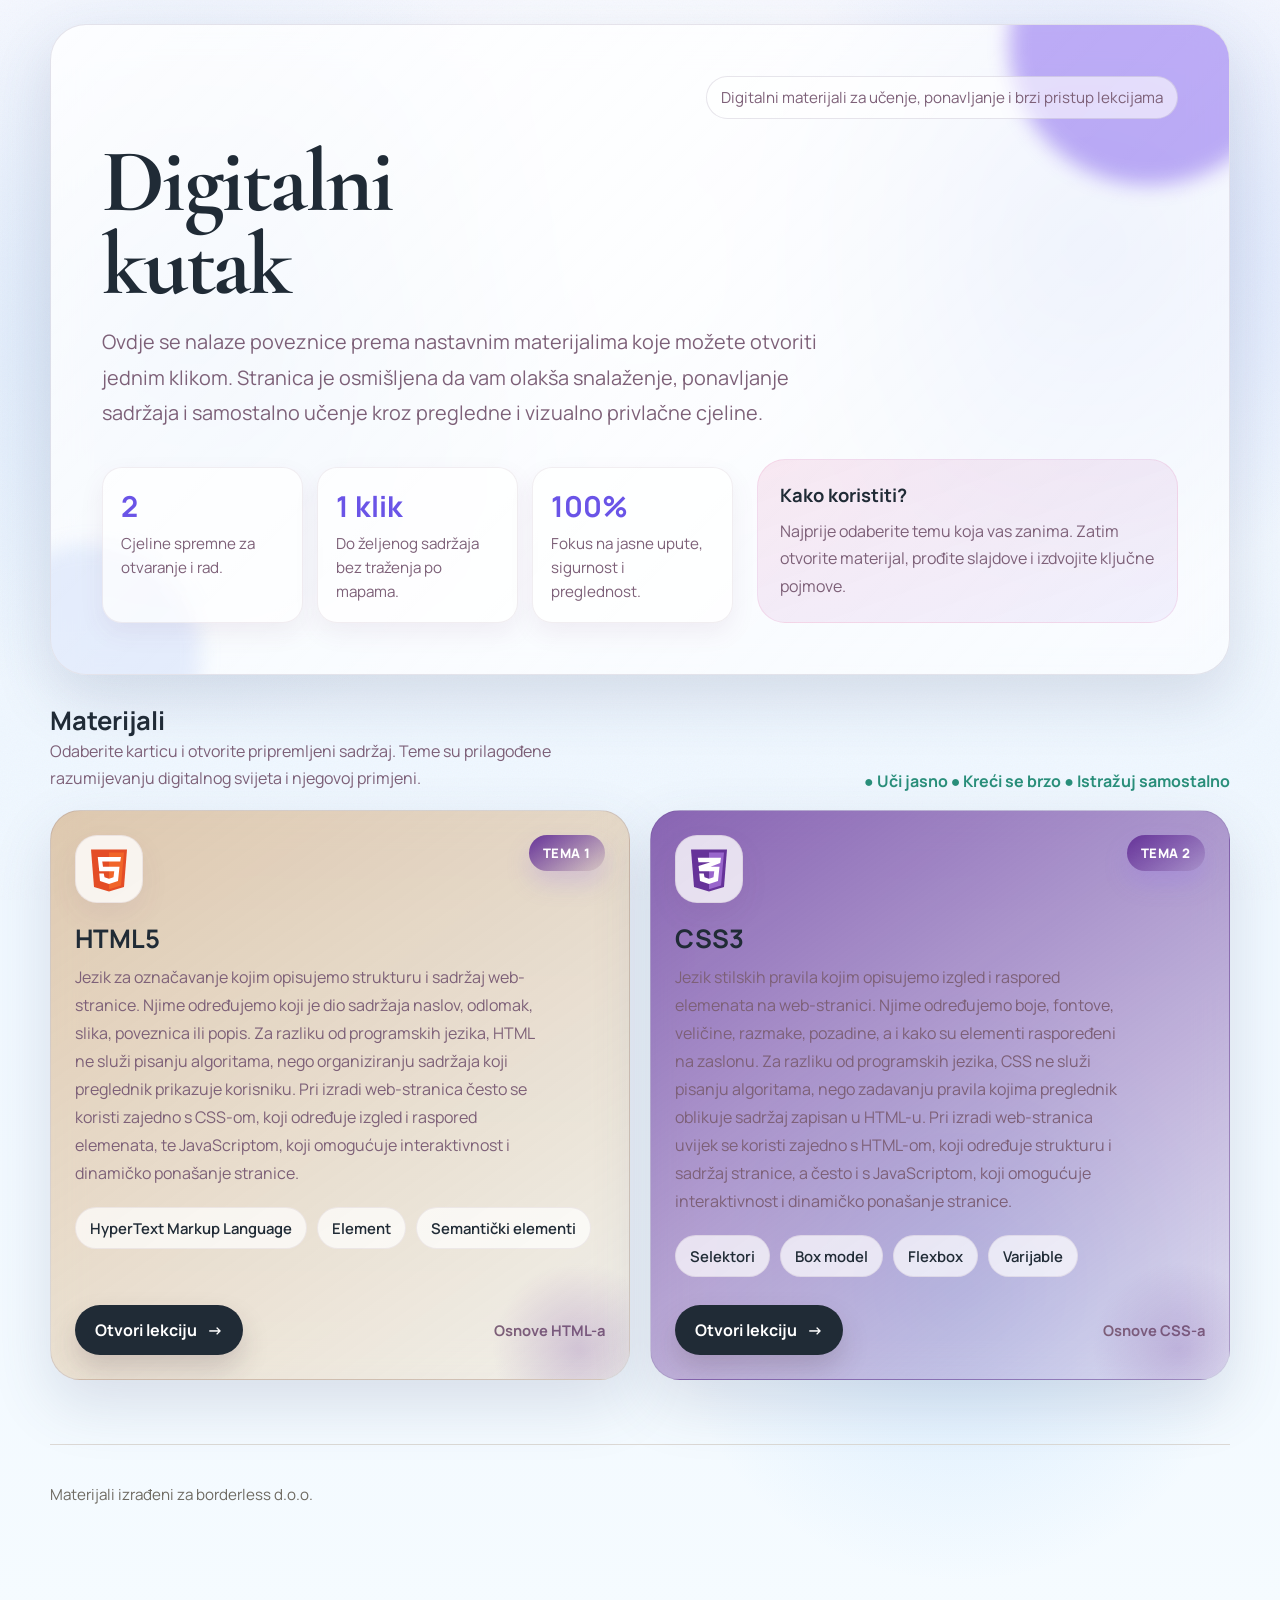
==== commit e56aa486: "izmjena sazetka za CSS karticu" ====
--- a/index.html
+++ b/index.html
@@ -593,7 +593,7 @@
 
       <div class="cards">
         <a class="card card--orange" href="./html5.html" target="_blank" rel="noopener noreferrer"
-          aria-label="Otvori materijal Sklopovlje računala">
+          aria-label="Otvori materijal HTML5">
           <div class="card-top">
             <div class="icon-wrap" aria-hidden="true">
               <svg viewBox="0 0 32 32" width="48" fill="none" xmlns="http://www.w3.org/2000/svg">
@@ -633,7 +633,7 @@
         </a>
 
         <a class="card card--rebeccapurple" href="./css/css3.html" target="_blank" rel="noopener noreferrer"
-          aria-label="Otvori materijal CSS3 za početnike">
+          aria-label="Otvori materijal CSS3">
           <div class="card-top">
             <div class="icon-wrap" aria-hidden="true">
               <svg viewBox="0 0 32 32" width="48" fill="none" xmlns="http://www.w3.org/2000/svg">
@@ -653,17 +653,18 @@
 
           <h3>CSS3</h3>
           <p>
-            Matična ploča povezuje glavne dijelove računala i omogućuje njihovu međusobnu komunikaciju. Procesor
-            izvršava programske naredbe i obrađuje podatke, a njegove jezgre, predmemorija i radni takt utječu na način
-            rada. Pri odabiru dijelova važno je provjeriti jesu li procesor, matična ploča i memorija kompatibilni.
-            Pravilna ugradnja, hlađenje i zaštita od elektrostatičkog pražnjenja važni su za siguran rad računala.
+            Jezik stilskih pravila kojim opisujemo izgled i raspored elemenata na web-stranici. Njime određujemo boje,
+            fontove, veličine, razmake, pozadine, a i kako su elementi raspoređeni na zaslonu. Za razliku od programskih
+            jezika, CSS ne služi pisanju algoritama, nego zadavanju pravila kojima preglednik oblikuje sadržaj zapisan u
+            HTML-u. Pri izradi web-stranica uvijek se koristi zajedno s HTML-om, koji određuje strukturu i sadržaj
+            stranice, a često i s JavaScriptom, koji omogućuje interaktivnost i dinamičko ponašanje stranice.
           </p>
 
           <div class="highlights" aria-label="Ključne teme">
-            <span class="chip">Tiskana pločica</span>
-            <span class="chip">Utori</span>
-            <span class="chip">Jezgre</span>
-            <span class="chip">Dretve</span>
+            <span class="chip">Selektori</span>
+            <span class="chip">Box model</span>
+            <span class="chip">Flexbox</span>
+            <span class="chip">Varijable</span>
           </div>
 
           <div class="cta-row">
